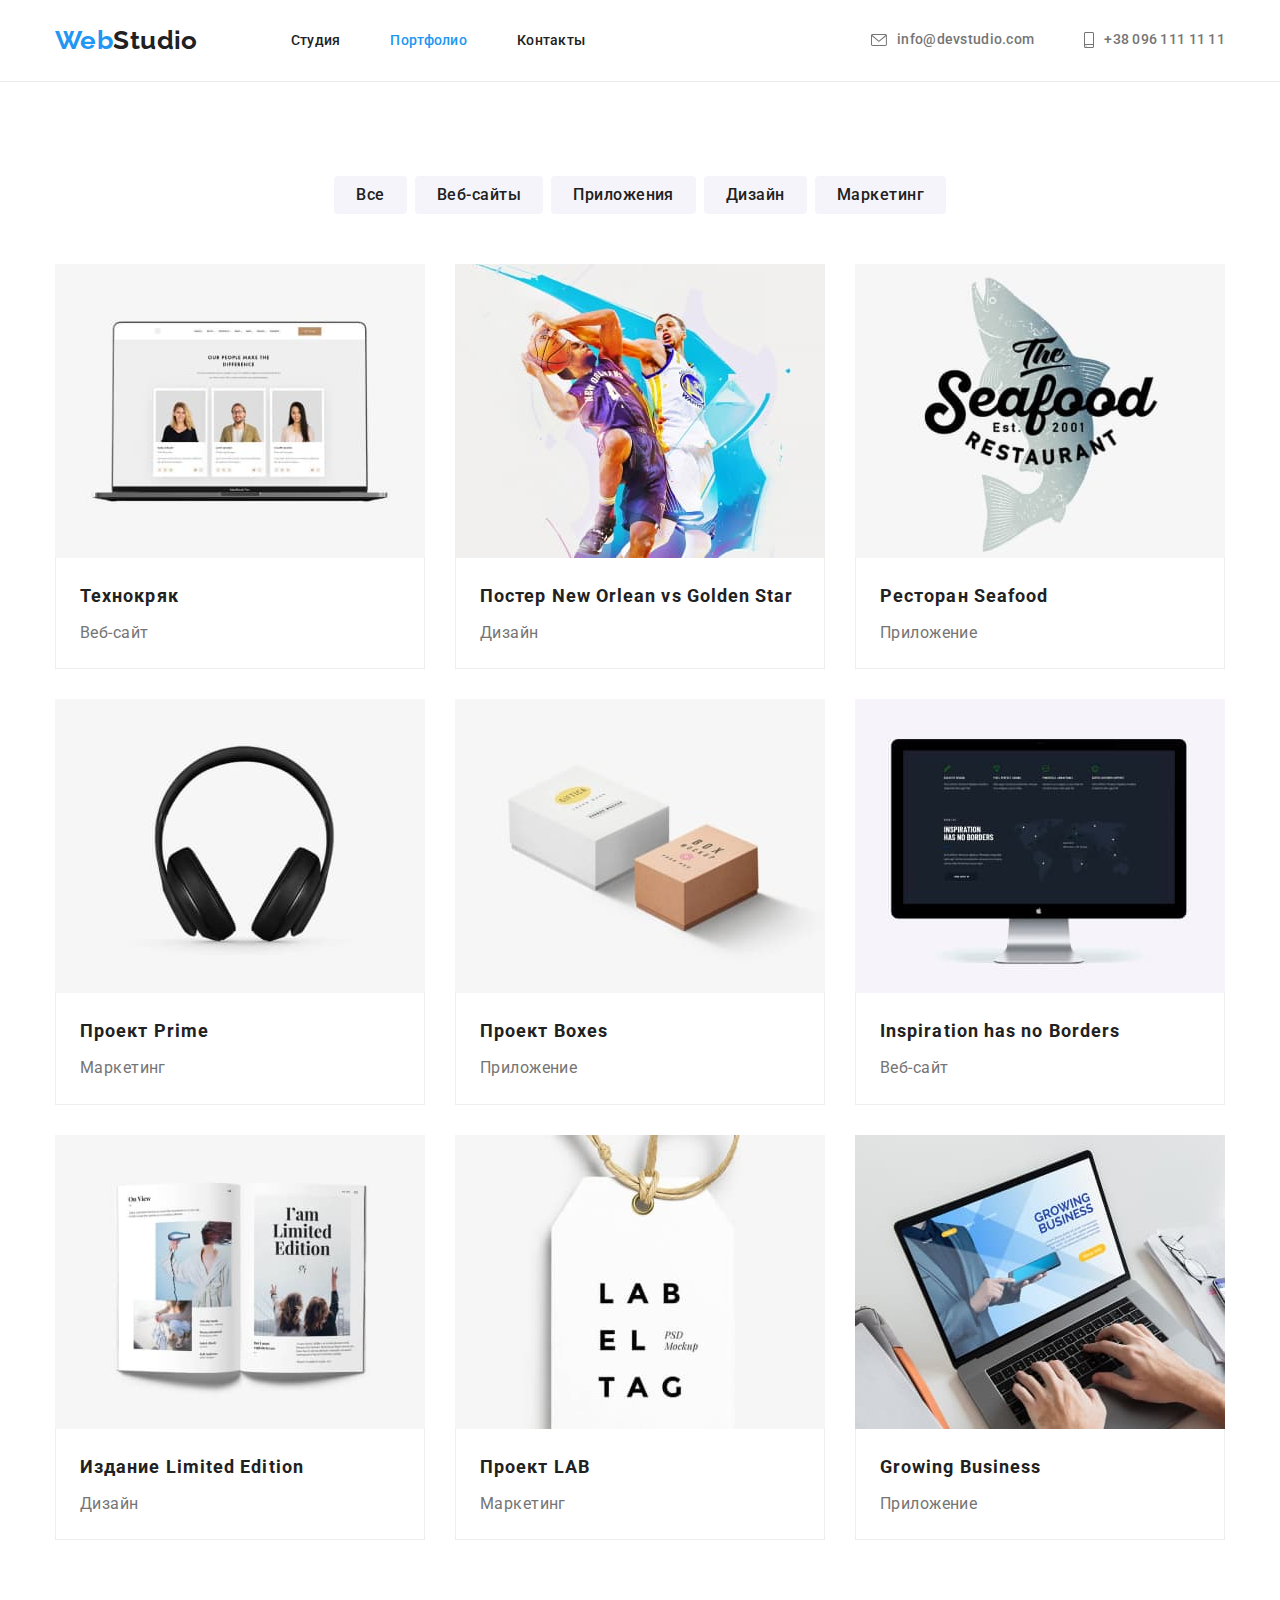
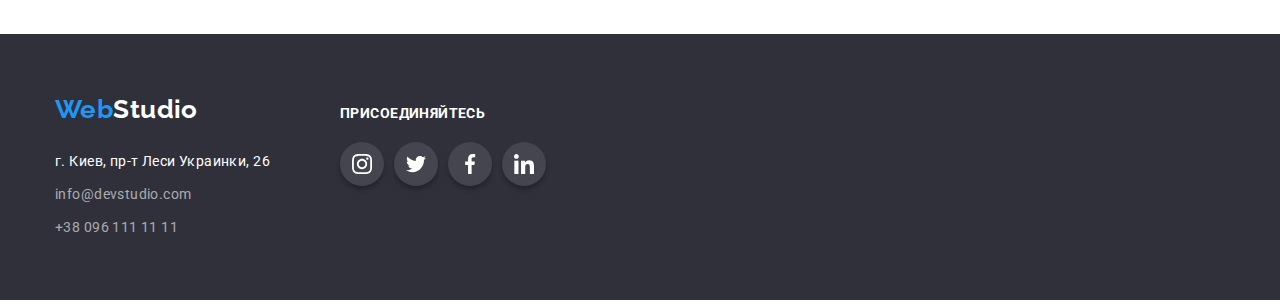
==== portfolio.html @ 9200c5a9 "new" ====
<!DOCTYPE html>
<html lang="ru">
  <head>
    <meta charset="UTF-8" />
    <meta http-equiv="X-UA-Compatible" content="IE=edge" />
    <meta name="viewport" content="width=device-width, initial-scale=1.0" />
    <title>portfolio</title>
    <link rel="preconnect" href="https://fonts.gstatic.com" />
    <link
      href="https://fonts.googleapis.com/css2?family=Raleway:wght@700&family=Roboto:wght@400;500;700;900&display=swap"
      rel="stylesheet"
    />
    <link
      rel="stylesheet"
      href="https://cdnjs.cloudflare.com/ajax/libs/modern-normalize/1.1.0/modern-normalize.min.css"
    />
    <link rel="stylesheet" href="./css/styles.css" />
  </head>
  <body>
    <!-- Шапка Сайта-->
    <header>
      <div class="container main-nav">
        <a href="./index.html" class="logo"
          >Web<span class="accent">Studio</span></a
        >
        <nav>
          <ul class="site-nav list">
            <li class="item">
              <a href="/index.html">Студия</a>
            </li>
            <li class="item"><a href="/" class="current">Портфолио</a></li>
            <li class="item"><a href="/">Контакты</a></li>
          </ul>
        </nav>
        <ul class="contacts-list">
          <li class="item">
            <a href="mailto:info@devstudio.com" class="envelope">
              <svg width="16px" height="12px" class="envelope-icon">
                <use href="./images/symbol-defs.svg#icon-envelope"></use>
              </svg>
              info@devstudio.com</a
            >
          </li>
          <li class="item">
            <a href="tel:+380961111111" class="envelope">
              <svg class="envelope-icon" width="10px" height="16px">
                <use href="./images/symbol-defs.svg#icon-smartphone"></use>
              </svg>
              +38 096 111 11 11</a
            >
          </li>
        </ul>
      </div>
    </header>
    <main>
      <section class="section">
        <div class="container">
          <h1 class="visually-hidden">Примеры работ</h1>
          <ul class="list-button">
            <li>
              <button type="button" class="filter-button">Все</button>
            </li>
            <li>
              <button type="button" class="filter-button">Веб-сайты</button>
            </li>
            <li>
              <button type="button" class="filter-button">Приложения</button>
            </li>
            <li>
              <button type="button" class="filter-button">Дизайн</button>
            </li>
            <li>
              <button type="button" class="filter-button">Маркетинг</button>
            </li>
          </ul>
          <ul class="list-photo">
            <li class="list-element">
              <a href="/" class="link-portfolio"
                ><img
                  src="./images/webpage.jpg"
                  alt="три человека"
                  width="370"
                />
                <div class="list-photo-element">
                  <h2>Технокряк</h2>
                  <p>Веб-сайт</p>
                </div>
              </a>
            </li>
            <li class="list-element">
              <a href="/" class="link-portfolio"
                ><img
                  src="./images/poster.jpg"
                  alt="баскетболисты"
                  width="370"
                />
                <div class="list-photo-element">
                  <h2>Постер New Orlean vs Golden Star</h2>
                  <p>Дизайн</p>
                </div>
              </a>
            </li>
            <li class="list-element">
              <a href="/" class="link-portfolio"
                ><img
                  src="./images/restaurant.jpg"
                  alt="емблема ресторана"
                  width="370"
                />
                <div class="list-photo-element">
                  <h2>Ресторан Seafood</h2>
                  <p>Приложение</p>
                </div>
              </a>
            </li>
            <li class="list-element">
              <a href="/" class="link-portfolio"
                ><img src="./images/music.jpg" alt="наушники" width="370" />
                <div class="list-photo-element">
                  <h2>Проект Prime</h2>
                  <p>Маркетинг</p>
                </div>
              </a>
            </li>
            <li class="list-element">
              <a href="/" class="link-portfolio"
                ><img src="./images/boxes.jpg" alt="коробки" width="370" />
                <div class="list-photo-element">
                  <h2>Проект Boxes</h2>
                  <p>Приложение</p>
                </div>
              </a>
            </li>
            <li class="list-element">
              <a href="/" class="link-portfolio">
                <img src="./images/monitor.jpg" alt="монитор" width="370" />
                <div class="list-photo-element">
                  <h2>Inspiration has no Borders</h2>
                  <p>Веб-сайт</p>
                </div>
              </a>
            </li>
            <li class="list-element">
              <a href="/" class="link-portfolio">
                <img src="./images/magazine.jpg" alt="журнал" width="370" />
                <div class="list-photo-element">
                  <h2>Издание Limited Edition</h2>
                  <p>Дизайн</p>
                </div>
              </a>
            </li>
            <li class="list-element">
              <a href="/" class="link-portfolio"
                ><img src="./images/birka.jpg" alt="бирка" width="370" />
                <div class="list-photo-element">
                  <h2>Проект LAB</h2>
                  <p>Маркетинг</p>
                </div>
              </a>
            </li>
            <li class="list-element">
              <a href="/" class="link-portfolio"
                ><img src="./images/notebook.jpg" alt="ноутбук" width="370" />
                <div class="list-photo-element">
                  <h2>Growing Business</h2>
                  <p>Приложение</p>
                </div>
              </a>
            </li>
          </ul>
        </div>
      </section>
    </main>
    <!--Футер-->
    <footer>
      <div class="container footer-container">
        <div class="nav-footer">
          <a href="/" class="logo logo-footer"
            >Web<span class="accent-footer">Studio</span></a
          >
          <address>
            <ul class="list-footer">
              <li>
                <a
                  class="adress"
                  href="https://goo.gl/maps/MWfXR5edQ5mQwXb56"
                  target="_blank"
                  rel="noreferrer noopener"
                  title="карты google"
                  >г. Киев, пр-т Леси Украинки, 26</a
                >
              </li>
              <li>
                <a class="contacts-footer" href="mailto:info@devstudio.com"
                  >info@devstudio.com</a
                >
              </li>
              <li>
                <a class="contacts-footer" href="tel:+380961111111"
                  >+38 096 111 11 11</a
                >
              </li>
            </ul>
          </address>
        </div>
        <div class="icons-nav-footer">
          <p class="text-footer">Присоединяйтесь</p>
          <ul class="list-icons-footer">
            <li>
              <a href="https://www.instagram.com/" class="icons-footer">
                <svg class="icon-footer" width="20px" height="20px">
                  <use href="./images/symbol-defs.svg#icon-instagram"></use>
                </svg>
              </a>
            </li>
            <li>
              <a href="https://www.twitter.com/" class="icons-footer">
                <svg class="icon-footer" width="20px" height="20px">
                  <use href="./images/symbol-defs.svg#icon-twitter"></use>
                </svg>
              </a>
            </li>
            <li>
              <a href="https://www.facebook.com/" class="icons-footer">
                <svg class="icon-footer" width="20px" height="20px">
                  <use href="./images/symbol-defs.svg#icon-facebook"></use>
                </svg>
              </a>
            </li>
            <li>
              <a href="https://www.linkedin.com/" class="icons-footer">
                <svg class="icon-footer" width="20px" height="20px">
                  <use href="./images/symbol-defs.svg#icon-linkedin"></use>
                </svg>
              </a>
            </li>
          </ul>
        </div>
      </div>
    </footer>
  </body>
</html>
---- css/styles.css ----
:root {
  --primary-text-color: #212121;
  --secondary-text-color: #757575;
  --accent: #2196f3;
  --font-color: #ffffff;
  --secondary-font-color: #2f303a;
  --third-font-color: #f5f4fa;
}
h1,
h2,
h3,
p {
  margin-top: 0;
  margin-bottom: 0;
}
html {
  box-sizing: border-box;
}
header {
  padding-top: 25px;
  padding-bottom: 25px;
  border-bottom: 1px solid #ececec;
}
body {
  background-color: var(--font-color);
  color: var(--primary-text-color);
  margin: 0;

  font-family: roboto, sans-serif;
  letter-spacing: 0.03em;
  font-size: 14px;
  line-height: 1.7;
}
img {
  display: block;
}

.list {
  display: flex;
  flex-wrap: wrap;
  list-style: none;
  padding: 0;
  margin: 0;
}
.list .item:not(:last-child) {
  margin-right: 50px;
}
.list li:not(:last-child) {
  margin-right: 30px;
}
.list-item {
  background-color: var(--font-color);
  margin-bottom: 0;
  box-shadow: 0px 1px 3px rgba(0, 0, 0, 0.12), 0px 1px 1px rgba(0, 0, 0, 0.14),
    0px 2px 1px rgba(0, 0, 0, 0.2);
  border-radius: 0px 0px 4px 4px;
}
a {
  text-decoration: none;
}
.list-text {
  display: flex;
  flex-wrap: nowrap;
  list-style: none;
  padding-left: 0;
  margin: 0;
}
.list-text li:not(:last-child) {
  margin-right: 30px;
}

.list-text-item {
  height: auto;
  width: 270px;

  margin-bottom: 30px;
}
.list-text-icons {
  background-color: var(--third-font-color);
  height: 120px;
  margin-bottom: 30px;
  align-items: center;
  justify-content: center;
  display: flex;
  border-radius: 4px;
}

.container {
  width: 1200px;
  padding-left: 15px;
  padding-right: 15px;
  margin: 0 auto;
}

/* header */
.main-nav {
  display: flex;
  align-items: center;
}

.logo {
  color: var(--accent);
  margin-right: 93px;

  font-family: raleway;
  font-weight: bold;
  font-size: 26px;
  line-height: 1.19;
}

.accent {
  color: var(--primary-text-color);
}
.accent-footer {
  color: var(--font-color);
}

.site-nav a {
  color: var(--primary-text-color);

  font-weight: 500;
  font-size: 14px;
  line-height: 1.14;
  letter-spacing: 0.02em;
}

.site-nav a:hover,
.site-nav a:focus {
  color: var(--accent);
}
.site-nav .current {
  color: var(--accent);
}
.site-nav {
  display: flex;
}
.site-nav .item {
  margin-right: 50px;
  display: block;
}
.site-nav .item:last-child {
  margin-right: 0;
}
.contacts-list a {
  color: var(--secondary-text-color);

  font-weight: 500;
  font-size: 14px;
  line-height: 1.14;
  letter-spacing: 0.02em;
}

.contacts-list {
  display: flex;
  list-style: none;
  padding-left: 0;
  padding: 0;
  margin-top: 0;
  margin-bottom: 0;
  margin-left: auto;
}
.contacts-list .item + .item {
  margin-left: 50px;
}
.envelope {
  display: flex;
  align-items: center;
}
.envelope:hover,
.envelope:focus {
  color: var(--accent);
  cursor: pointer;
}
.envelope-icon {
  margin-right: 10px;
  fill: currentColor;
}

.visually-hidden {
  position: absolute;
  width: 1px;
  height: 1px;
  margin: -1px;
  border: 0;
  padding: 0;
  white-space: nowrap;
  clip-path: inset(100%);
  clip: rect(0 0 0 0);
  overflow: hidden;
}

/* hero */
.hero {
  background-color: var(--secondary-font-color);
  text-align: center;
  margin-left: auto;
  margin-right: auto;
  padding-top: 200px;
  padding-bottom: 200px;
  max-width: 1600px;
  background-image: linear-gradient(
      to right,
      rgba(47, 48, 58, 40%),
      rgba(47, 48, 58, 40%)
    ),
    url("../images/hero.jpg");

  background-repeat: no-repeat;
  background-position: center;
  background-size: cover;
}

.hero-title {
  color: var(--font-color);
  margin-top: 0;
  margin-bottom: 30px;
  font-weight: 900;
  font-size: 44px;
  line-height: 1.36;

  letter-spacing: 0.06em;
  text-transform: uppercase;
}

/* section */
.section {
  padding-top: 94px;
  padding-bottom: 94px;
}
.work {
  padding-top: 0;
}

.section-title {
  color: var(--primary-text-color);
  margin-top: 0;
  margin-bottom: 50px;

  font-weight: bold;
  font-size: 36px;
  line-height: 1.17;
  text-align: center;
}
.section h3 {
  margin-bottom: 10px;

  font-weight: bold;
  font-size: 14px;
  line-height: 1.14;
}

.section p {
  color: var(--secondary-text-color);
  margin-bottom: 0;
  margin-top: 0;
}
.section-our-team {
  background-color: var(--third-font-color);

  padding-top: 94px;
  padding-bottom: 94px;
}
.section-our-team p {
  color: var(--secondary-text-color);

  font-size: 16px;
  line-height: 1.19;
  text-align: center;
}

.section-our-team h3 {
  margin-top: 30px;
  margin-bottom: 10px;

  font-weight: 500;
  font-size: 16px;
  line-height: 1.19;
  text-align: center;
}

.icons-nav-team {
  display: flex;
  justify-content: center;
}
.list-icons-team {
  list-style: none;
  display: flex;
  padding-left: 0;
  justify-content: center;
  margin-top: 16px;
  margin-bottom: 0;
  margin-bottom: 30px;
}
.list-icons-team li:not(:last-child) {
  margin-right: 10px;
}

.icons-team {
  display: flex;
  align-items: center;
  justify-content: center;
  width: 44px;
  height: 44px;
  border-radius: 50%;
  fill: rgba(175, 177, 184, 1);
}
.icons-team:hover,
.icons-team:focus {
  background-color: var(--accent);
  fill: var(--font-color);
}

/* button */
button {
  color: var(--font-color);
  background: var(--accent);
  cursor: pointer;
  border-radius: 4px;
  padding: 10px 32px;
  min-width: 200px;
  text-align: center;
  box-shadow: 0px 4px 4px rgba(0, 0, 0, 0.15);
  border: 0;

  font-family: inherit;
  font-weight: bold;
  font-size: 16px;
  line-height: 1.88;
  letter-spacing: 0.06em;
}
button:hover,
button:focus {
  background: #188ce8;
  box-shadow: 0px 4px 4px rgba(0, 0, 0, 0.15);
  border-radius: 0;
}

.filter-button {
  color: var(--primary-text-color);
  min-width: 73px;
  background-color: var(--third-font-color);
  border-radius: 4px;
  display: inline-block;
  text-align: center;
  padding: 6px 22px;
  box-shadow: none;

  font-family: inherit;
  font-weight: 500;
  font-size: 16px;
  line-height: 1.63;
  letter-spacing: 0.03em;
}

.filter-button:hover,
.filter-button:focus {
  color: var(--font-color);
  background-color: var(--accent);
  border-radius: 4px;
  box-shadow: 0px 2px 2px 0px rgba(0, 0, 0, 0.12),
    0px 1px 2px 0px rgba(0, 0, 0, 0.08), 0px 3px 1px 0px rgba(0, 0, 0, 0.1);
}
.our-clients {
  margin-top: 94px;
}
.logo-client {
  display: flex;
  align-items: center;
  justify-content: center;
  width: 170px;
  height: 92px;
  fill: #afb1b8;
  box-shadow: 0px 4px 4px 0px rgba(0, 0, 0, 0.25);
  border-radius: 4px;
  border: 1px solid #afb1b8;
}
.list-logos {
  display: flex;
  list-style: none;
  flex-wrap: nowrap;
  justify-content: space-between;
  padding-left: 0;
  margin-bottom: 98px;
  margin-top: 0;
}
.svg-logo-list:not(:last-child) {
  margin-right: 30px;
}
.svg-logo {
  margin: 16px 32px;
}
.logo-client:hover,
.logo-client:focus {
  fill: var(--accent);
  border: 1px solid #2196f3;
}
/* footer */

.logo-footer {
  margin-bottom: 25px;
  display: block;
  margin-right: 0;
}

.list-footer {
  list-style: none;
  margin-top: 0;
  margin-bottom: 0;

  padding-left: 0;
}
.list-footer li:not(:last-child) {
  margin-bottom: 9px;
}
footer {
  background-color: var(--secondary-font-color);
  padding-top: 60px;
  padding-bottom: 60px;
}
.footer-container {
  display: flex;
  width: 1200px;
  justify-content: left;
  align-items: baseline;
}
.adress {
  color: var(--font-color);
  margin-bottom: 9px;
}
.adress:hover,
.adress:focus {
  color: var(--accent);
}
.contacts-footer {
  color: #ffffff99;
  margin-bottom: 9px;
}
.contacts-footer:hover,
.contacts-footer:focus {
  color: var(--accent);
}
address {
  font-style: normal;
}
.text-footer {
  text-transform: uppercase;
  color: var(--font-color);
  font-weight: bold;
  font-size: 14px;
  line-height: 1.14;
  letter-spacing: 0.03em;
}

.icons-footer:hover,
.icons-footer:focus {
  background-color: var(--accent);
}

.icons-footer {
  display: flex;
  align-items: center;
  justify-content: center;
  width: 44px;
  height: 44px;
  border-radius: 50%;
  border: 1px rgba(0, 0, 0, 1);
  box-shadow: 0px 4px 4px 0px rgba(0, 0, 0, 0.25);
  background-color: rgba(68, 69, 78, 1);
  fill: #ffffff;
}
.icons-nav-footer {
  margin-left: 70px;
}
.list-icons-footer li:not(:last-child) {
  margin-right: 10px;
}
.list-icons-footer {
  list-style: none;
  display: flex;
  padding-left: 0;
  margin-top: 20px;
  margin-bottom: 0;
}

/* porfolio */

.list-photo {
  display: flex;
  flex-wrap: wrap;
  list-style: none;
  padding: 0;
  margin-bottom: 0;
  margin-top: 0;
}
.list-element {
  margin-right: 30px;
  width: 370px;
  margin-bottom: 30px;
}
.list-element:nth-child(3n) {
  margin-right: 0;
}
.list-element:nth-last-child(-n + 3) {
  margin-bottom: 0;
}

.link-portfolio p {
  color: var(--secondary-text-color);

  font-size: 16px;
  line-height: 1.9;
}
.link-portfolio h2 {
  color: var(--primary-text-color);
  margin-bottom: 4px;
  font-weight: bold;
  font-size: 18px;
  line-height: 2;
  letter-spacing: 0.06em;
}
.link-portfolio {
  display: inline-block;
}
.link-portfolio:hover,
.link-portfolio:focus {
  box-shadow: 1px 4px 6px 0px rgba(0, 0, 0, 0.16),
    0px 4px 4px 0px rgba(0, 0, 0, 0.06), 0px 1px 1px 0px rgba(0, 0, 0, 0.12);
}
.list-button {
  display: flex;
  list-style: none;
  margin: 0;

  margin-bottom: 50px;
  padding-left: 0;
  justify-content: center;
}
.list-photo-element {
  padding: 20px 24px;
  border-left: 1px solid #eeeeee;
  border-right: 1px solid #eeeeee;
  border-bottom: 1px solid #eeeeee;
}
.list-button li:not(:last-child) {
  margin-right: 8px;
}
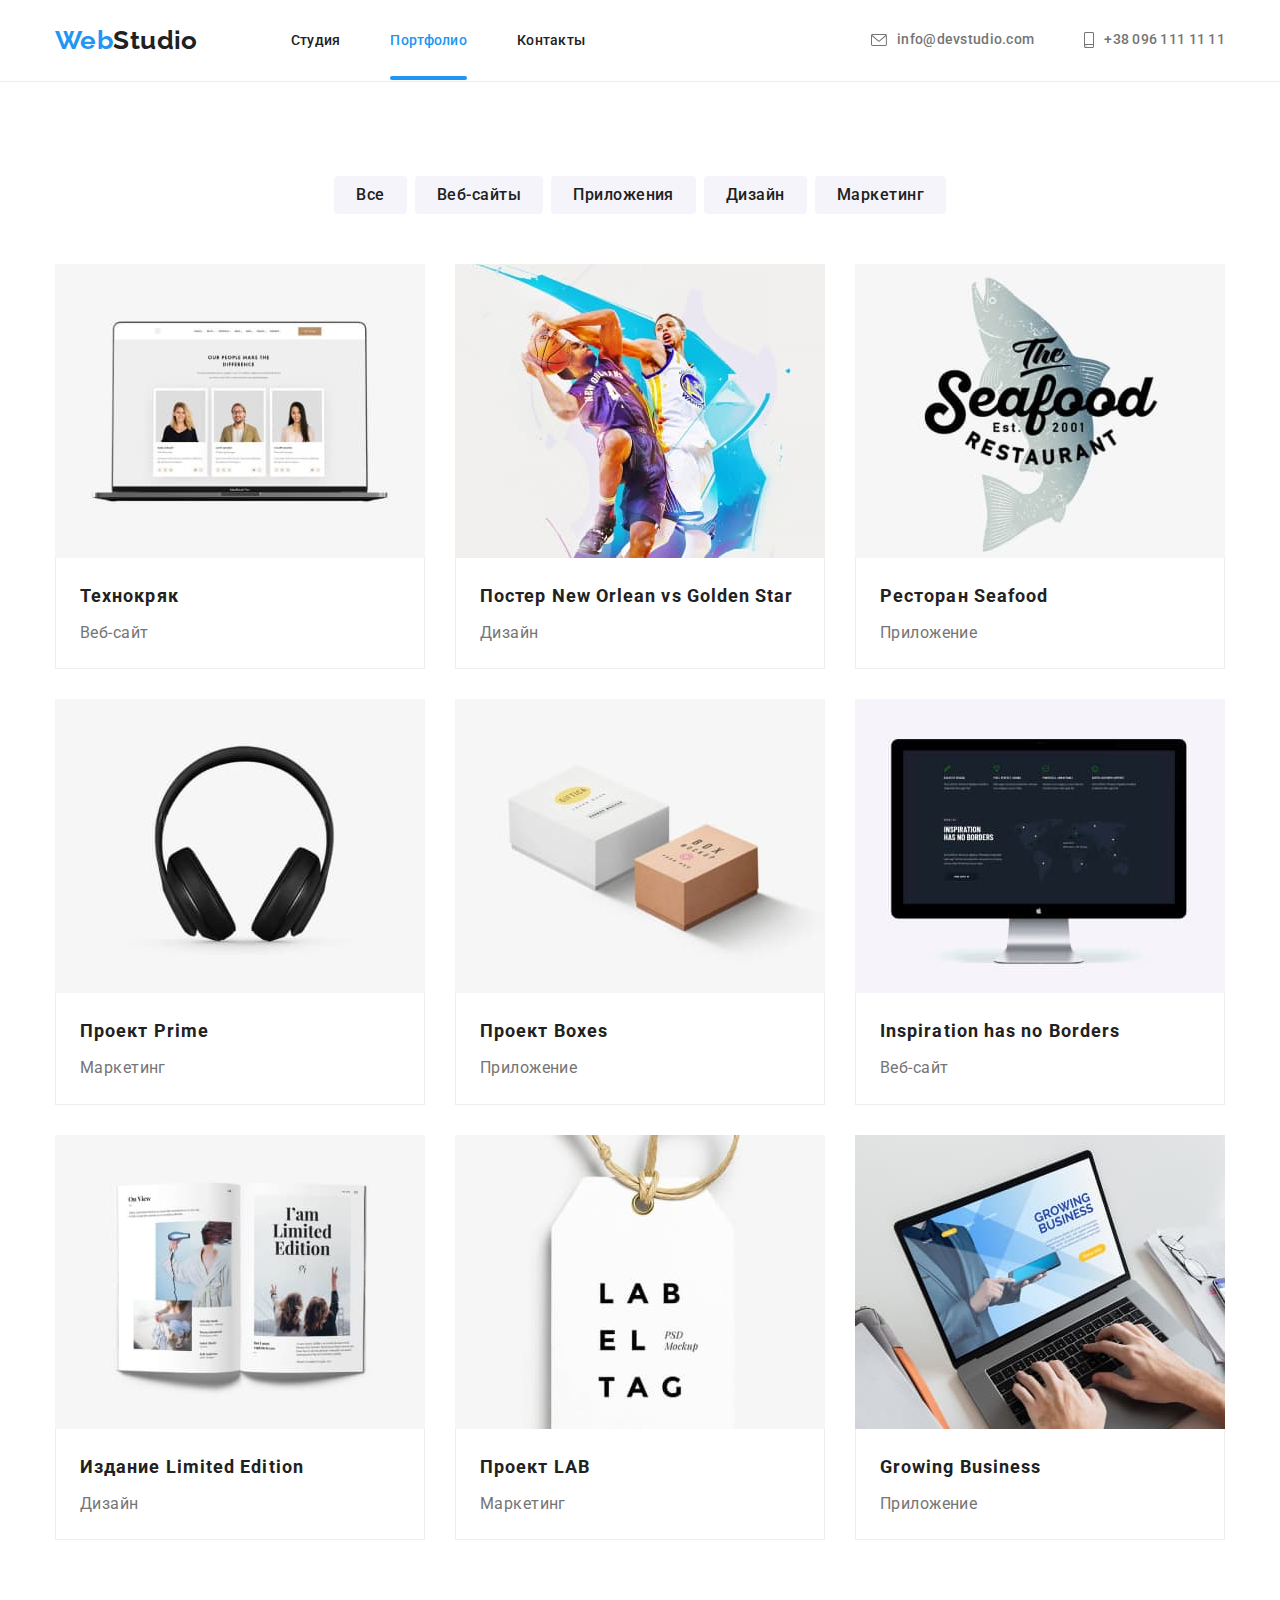
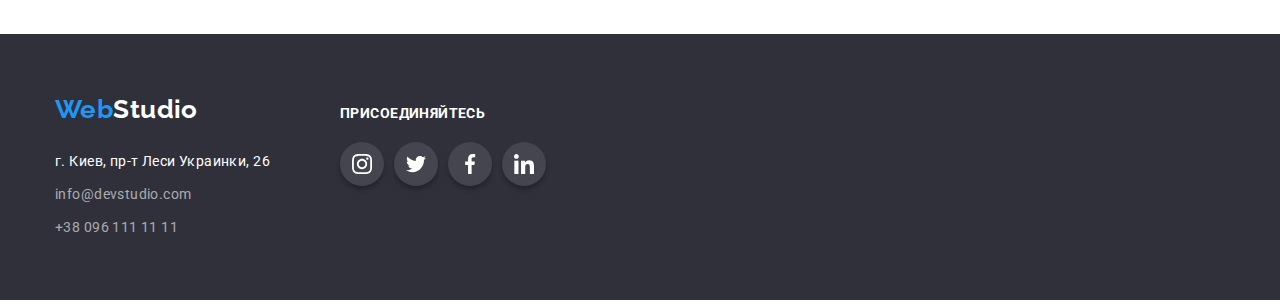
==== commit 1b17b664: "done" ====
--- a/portfolio.html
+++ b/portfolio.html
@@ -26,7 +26,7 @@
         <nav>
           <ul class="site-nav list">
             <li class="item">
-              <a href="/index.html">Студия</a>
+              <a href="./index.html">Студия</a>
             </li>
             <li class="item"><a href="/" class="current">Портфолио</a></li>
             <li class="item"><a href="/">Контакты</a></li>
@@ -75,12 +75,20 @@
           </ul>
           <ul class="list-photo">
             <li class="list-element">
-              <a href="/" class="link-portfolio"
-                ><img
-                  src="./images/webpage.jpg"
-                  alt="три человека"
-                  width="370"
-                />
+              <a href="/" class="link-portfolio">
+                <div class="list-photo-wraper">
+                  <img
+                    src="./images/webpage.jpg"
+                    alt="три человека"
+                    width="370"
+                  />
+                  <p class="overlay">
+                    Ресурс предлагает комплексные предложения с разным уровнем
+                    функционала и сервисов. Все это позволит посетителю получить
+                    исчерпывающие сведения о компании или частном лице.
+                  </p>
+                </div>
+
                 <div class="list-photo-element">
                   <h2>Технокряк</h2>
                   <p>Веб-сайт</p>
@@ -88,12 +96,19 @@
               </a>
             </li>
             <li class="list-element">
-              <a href="/" class="link-portfolio"
-                ><img
-                  src="./images/poster.jpg"
-                  alt="баскетболисты"
-                  width="370"
-                />
+              <a href="/" class="link-portfolio">
+                <div class="list-photo-wraper">
+                  <img
+                    src="./images/poster.jpg"
+                    alt="баскетболисты"
+                    width="370"
+                  />
+                  <p class="overlay">
+                    Ресурс предлагает комплексные предложения с разным уровнем
+                    функционала и сервисов. Все это позволит посетителю получить
+                    исчерпывающие сведения о компании или частном лице.
+                  </p>
+                </div>
                 <div class="list-photo-element">
                   <h2>Постер New Orlean vs Golden Star</h2>
                   <p>Дизайн</p>
@@ -101,12 +116,19 @@
               </a>
             </li>
             <li class="list-element">
-              <a href="/" class="link-portfolio"
-                ><img
-                  src="./images/restaurant.jpg"
-                  alt="емблема ресторана"
-                  width="370"
-                />
+              <a href="/" class="link-portfolio">
+                <div class="list-photo-wraper">
+                  <img
+                    src="./images/restaurant.jpg"
+                    alt="емблема ресторана"
+                    width="370"
+                  />
+                  <p class="overlay">
+                    Ресурс предлагает комплексные предложения с разным уровнем
+                    функционала и сервисов. Все это позволит посетителю получить
+                    исчерпывающие сведения о компании или частном лице.
+                  </p>
+                </div>
                 <div class="list-photo-element">
                   <h2>Ресторан Seafood</h2>
                   <p>Приложение</p>
@@ -114,8 +136,15 @@
               </a>
             </li>
             <li class="list-element">
-              <a href="/" class="link-portfolio"
-                ><img src="./images/music.jpg" alt="наушники" width="370" />
+              <a href="/" class="link-portfolio">
+                <div class="list-photo-wraper">
+                  <img src="./images/music.jpg" alt="наушники" width="370" />
+                  <p class="overlay">
+                    Ресурс предлагает комплексные предложения с разным уровнем
+                    функционала и сервисов. Все это позволит посетителю получить
+                    исчерпывающие сведения о компании или частном лице.
+                  </p>
+                </div>
                 <div class="list-photo-element">
                   <h2>Проект Prime</h2>
                   <p>Маркетинг</p>
@@ -123,8 +152,15 @@
               </a>
             </li>
             <li class="list-element">
-              <a href="/" class="link-portfolio"
-                ><img src="./images/boxes.jpg" alt="коробки" width="370" />
+              <a href="/" class="link-portfolio">
+                <div class="list-photo-wraper">
+                  <img src="./images/boxes.jpg" alt="коробки" width="370" />
+                  <p class="overlay">
+                    Ресурс предлагает комплексные предложения с разным уровнем
+                    функционала и сервисов. Все это позволит посетителю получить
+                    исчерпывающие сведения о компании или частном лице.
+                  </p>
+                </div>
                 <div class="list-photo-element">
                   <h2>Проект Boxes</h2>
                   <p>Приложение</p>
@@ -133,7 +169,14 @@
             </li>
             <li class="list-element">
               <a href="/" class="link-portfolio">
-                <img src="./images/monitor.jpg" alt="монитор" width="370" />
+                <div class="list-photo-wraper">
+                  <img src="./images/monitor.jpg" alt="монитор" width="370" />
+                  <p class="overlay">
+                    Ресурс предлагает комплексные предложения с разным уровнем
+                    функционала и сервисов. Все это позволит посетителю получить
+                    исчерпывающие сведения о компании или частном лице.
+                  </p>
+                </div>
                 <div class="list-photo-element">
                   <h2>Inspiration has no Borders</h2>
                   <p>Веб-сайт</p>
@@ -142,7 +185,14 @@
             </li>
             <li class="list-element">
               <a href="/" class="link-portfolio">
-                <img src="./images/magazine.jpg" alt="журнал" width="370" />
+                <div class="list-photo-wraper">
+                  <img src="./images/magazine.jpg" alt="журнал" width="370" />
+                  <p class="overlay">
+                    Ресурс предлагает комплексные предложения с разным уровнем
+                    функционала и сервисов. Все это позволит посетителю получить
+                    исчерпывающие сведения о компании или частном лице.
+                  </p>
+                </div>
                 <div class="list-photo-element">
                   <h2>Издание Limited Edition</h2>
                   <p>Дизайн</p>
@@ -150,8 +200,15 @@
               </a>
             </li>
             <li class="list-element">
-              <a href="/" class="link-portfolio"
-                ><img src="./images/birka.jpg" alt="бирка" width="370" />
+              <a href="/" class="link-portfolio">
+                <div class="list-photo-wraper">
+                  <img src="./images/birka.jpg" alt="бирка" width="370" />
+                  <p class="overlay">
+                    Ресурс предлагает комплексные предложения с разным уровнем
+                    функционала и сервисов. Все это позволит посетителю получить
+                    исчерпывающие сведения о компании или частном лице.
+                  </p>
+                </div>
                 <div class="list-photo-element">
                   <h2>Проект LAB</h2>
                   <p>Маркетинг</p>
@@ -159,8 +216,15 @@
               </a>
             </li>
             <li class="list-element">
-              <a href="/" class="link-portfolio"
-                ><img src="./images/notebook.jpg" alt="ноутбук" width="370" />
+              <a href="/" class="link-portfolio">
+                <div class="list-photo-wraper">
+                  <img src="./images/notebook.jpg" alt="бирка" width="370" />
+                  <p class="overlay">
+                    Ресурс предлагает комплексные предложения с разным уровнем
+                    функционала и сервисов. Все это позволит посетителю получить
+                    исчерпывающие сведения о компании или частном лице.
+                  </p>
+                </div>
                 <div class="list-photo-element">
                   <h2>Growing Business</h2>
                   <p>Приложение</p>
--- a/css/styles.css
+++ b/css/styles.css
@@ -31,6 +31,7 @@
   font-size: 14px;
   line-height: 1.7;
 }
+
 img {
   display: block;
 }
@@ -122,6 +123,8 @@
   font-size: 14px;
   line-height: 1.14;
   letter-spacing: 0.02em;
+  padding-bottom: 32px;
+  transition: color 250ms cubic-bezier(0.4, 0, 0.2, 1);
 }
 
 .site-nav a:hover,
@@ -130,10 +133,25 @@
 }
 .site-nav .current {
   color: var(--accent);
+  padding-bottom: 32px;
+}
+.current {
+  position: relative;
+}
+.current::after {
+  content: "";
+  background-color: var(--accent);
+  position: absolute;
+  width: 100%;
+  height: 4px;
+  bottom: 0;
+  left: 0;
+  border-radius: 2px;
 }
 .site-nav {
   display: flex;
 }
+
 .site-nav .item {
   margin-right: 50px;
   display: block;
@@ -165,6 +183,7 @@
 .envelope {
   display: flex;
   align-items: center;
+  transition: color 250ms cubic-bezier(0.4, 0, 0.2, 1);
 }
 .envelope:hover,
 .envelope:focus {
@@ -222,6 +241,34 @@
   text-transform: uppercase;
 }
 
+.backdrop {
+  position: fixed;
+  top: 0;
+  left: 0;
+  width: 100%;
+  height: 100%;
+  background-color: rgba(0, 0, 0, 0.2);
+  transition: opacity 250ms cubic-bezier(0.4, 0, 0.2, 1),
+    visibility 250ms cubic-bezier(0.4, 0, 0.2, 1);
+}
+.backdrop.is-hidden {
+  opacity: 0;
+  pointer-events: none;
+  visibility: visible;
+}
+.modal {
+  position: absolute;
+  top: 50%;
+  left: 50%;
+  transform: translate(-50%, -50%);
+  min-height: 581px;
+  min-width: 528px;
+  background-color: rgba(255, 255, 255, 1);
+  border-radius: 4px;
+  box-shadow: 0px 1px 3px rgba(0, 0, 0, 0.12), 0px 1px 1px rgba(0, 0, 0, 0.14),
+    0px 2px 1px rgba(0, 0, 0, 0.2);
+}
+
 /* section */
 .section {
   padding-top: 94px;
@@ -230,7 +277,27 @@
 .work {
   padding-top: 0;
 }
-
+.list-work {
+  position: relative;
+  z-index: -1;
+}
+.overlay-work {
+  position: absolute;
+  bottom: 0;
+  left: 0;
+  width: 100%;
+  padding: 27px 82px;
+  height: 70px;
+  font-style: normal;
+  font-weight: 700;
+  font-size: 14px;
+  line-height: 1.14;
+  text-align: center;
+  letter-spacing: 0.03em;
+  text-transform: uppercase;
+  background-color: rgba(47, 48, 58, 0.8);
+  color: var(--font-color);
+}
 .section-title {
   color: var(--primary-text-color);
   margin-top: 0;
@@ -249,7 +316,7 @@
   line-height: 1.14;
 }
 
-.section p {
+.section {
   color: var(--secondary-text-color);
   margin-bottom: 0;
   margin-top: 0;
@@ -303,6 +370,8 @@
   height: 44px;
   border-radius: 50%;
   fill: rgba(175, 177, 184, 1);
+  transition: background-color 250ms cubic-bezier(0.4, 0, 0.2, 1),
+    fill 250ms cubic-bezier(0.4, 0, 0.2, 1);
 }
 .icons-team:hover,
 .icons-team:focus {
@@ -311,7 +380,7 @@
 }
 
 /* button */
-button {
+.button {
   color: var(--font-color);
   background: var(--accent);
   cursor: pointer;
@@ -327,14 +396,36 @@
   font-size: 16px;
   line-height: 1.88;
   letter-spacing: 0.06em;
-}
-button:hover,
-button:focus {
+  transition: background 250ms cubic-bezier(0.4, 0, 0.2, 1),
+    box-shadow 250ms cubic-bezier(0.4, 0, 0.2, 1),
+    border-radius 250ms cubic-bezier(0.4, 0, 0.2, 1);
+}
+.button:hover,
+.button:focus {
   background: #188ce8;
   box-shadow: 0px 4px 4px rgba(0, 0, 0, 0.15);
   border-radius: 0;
 }
-
+.modal-button {
+  width: 30px;
+  height: 30px;
+  position: absolute;
+  top: 8px;
+  right: 8px;
+  border-radius: 50%;
+  border: 1px solid rgba(0, 0, 0, 0.1);
+  background-color: var(--font-color);
+  padding: 0;
+  display: flex;
+  justify-content: center;
+  align-items: center;
+  cursor: pointer;
+  transition: fill 250ms cubic-bezier(0.4, 0, 0.2, 1);
+}
+.modal-button:hover,
+.modal-button:focus {
+  fill: var(--font-color);
+}
 .filter-button {
   color: var(--primary-text-color);
   min-width: 73px;
@@ -344,12 +435,15 @@
   text-align: center;
   padding: 6px 22px;
   box-shadow: none;
-
+  border: 0;
   font-family: inherit;
   font-weight: 500;
   font-size: 16px;
   line-height: 1.63;
   letter-spacing: 0.03em;
+  transition: color 250ms cubic-bezier(0.4, 0, 0.2, 1),
+    background-color 250ms cubic-bezier(0.4, 0, 0.2, 1),
+    box-shadow 250ms cubic-bezier(0.4, 0, 0.2, 1);
 }
 
 .filter-button:hover,
@@ -373,6 +467,8 @@
   box-shadow: 0px 4px 4px 0px rgba(0, 0, 0, 0.25);
   border-radius: 4px;
   border: 1px solid #afb1b8;
+  transition: fill 250ms cubic-bezier(0.4, 0, 0.2, 1),
+    border 250ms cubic-bezier(0.4, 0, 0.2, 1);
 }
 .list-logos {
   display: flex;
@@ -386,9 +482,6 @@
 .svg-logo-list:not(:last-child) {
   margin-right: 30px;
 }
-.svg-logo {
-  margin: 16px 32px;
-}
 .logo-client:hover,
 .logo-client:focus {
   fill: var(--accent);
@@ -426,6 +519,7 @@
 .adress {
   color: var(--font-color);
   margin-bottom: 9px;
+  transition: color 250ms cubic-bezier(0.4, 0, 0.2, 1);
 }
 .adress:hover,
 .adress:focus {
@@ -434,6 +528,7 @@
 .contacts-footer {
   color: #ffffff99;
   margin-bottom: 9px;
+  transition: color 250ms cubic-bezier(0.4, 0, 0.2, 1);
 }
 .contacts-footer:hover,
 .contacts-footer:focus {
@@ -467,6 +562,7 @@
   box-shadow: 0px 4px 4px 0px rgba(0, 0, 0, 0.25);
   background-color: rgba(68, 69, 78, 1);
   fill: #ffffff;
+  transition: background-color 250ms cubic-bezier(0.4, 0, 0.2, 1);
 }
 .icons-nav-footer {
   margin-left: 70px;
@@ -503,13 +599,35 @@
 .list-element:nth-last-child(-n + 3) {
   margin-bottom: 0;
 }
-
-.link-portfolio p {
+.overlay {
+  position: absolute;
+  background-color: rgba(33, 150, 243, 0.9);
+  color: var(--font-color);
+  top: 0;
+  left: 0;
+  padding: 63px 24px;
+  font-size: 18px;
+  line-height: 1.55;
+  letter-spacing: 0.03em;
+  height: 100%;
+  width: 100%;
+  overflow: hidden;
+  transform: translateY(100%);
+  transition: transform 250ms cubic-bezier(0.4, 0, 0.2, 1);
+}
+.list-photo-wraper {
+  position: relative;
+  overflow: hidden;
+}
+
+.link-portfolio {
   color: var(--secondary-text-color);
 
   font-size: 16px;
   line-height: 1.9;
-}
+  transition: box-shadow 250ms cubic-bezier(0.4, 0, 0.2, 1);
+}
+
 .link-portfolio h2 {
   color: var(--primary-text-color);
   margin-bottom: 4px;
@@ -526,6 +644,10 @@
   box-shadow: 1px 4px 6px 0px rgba(0, 0, 0, 0.16),
     0px 4px 4px 0px rgba(0, 0, 0, 0.06), 0px 1px 1px 0px rgba(0, 0, 0, 0.12);
 }
+.link-portfolio:focus .overlay,
+.link-portfolio:hover .overlay {
+  transform: translateY(0);
+}
 .list-button {
   display: flex;
   list-style: none;
